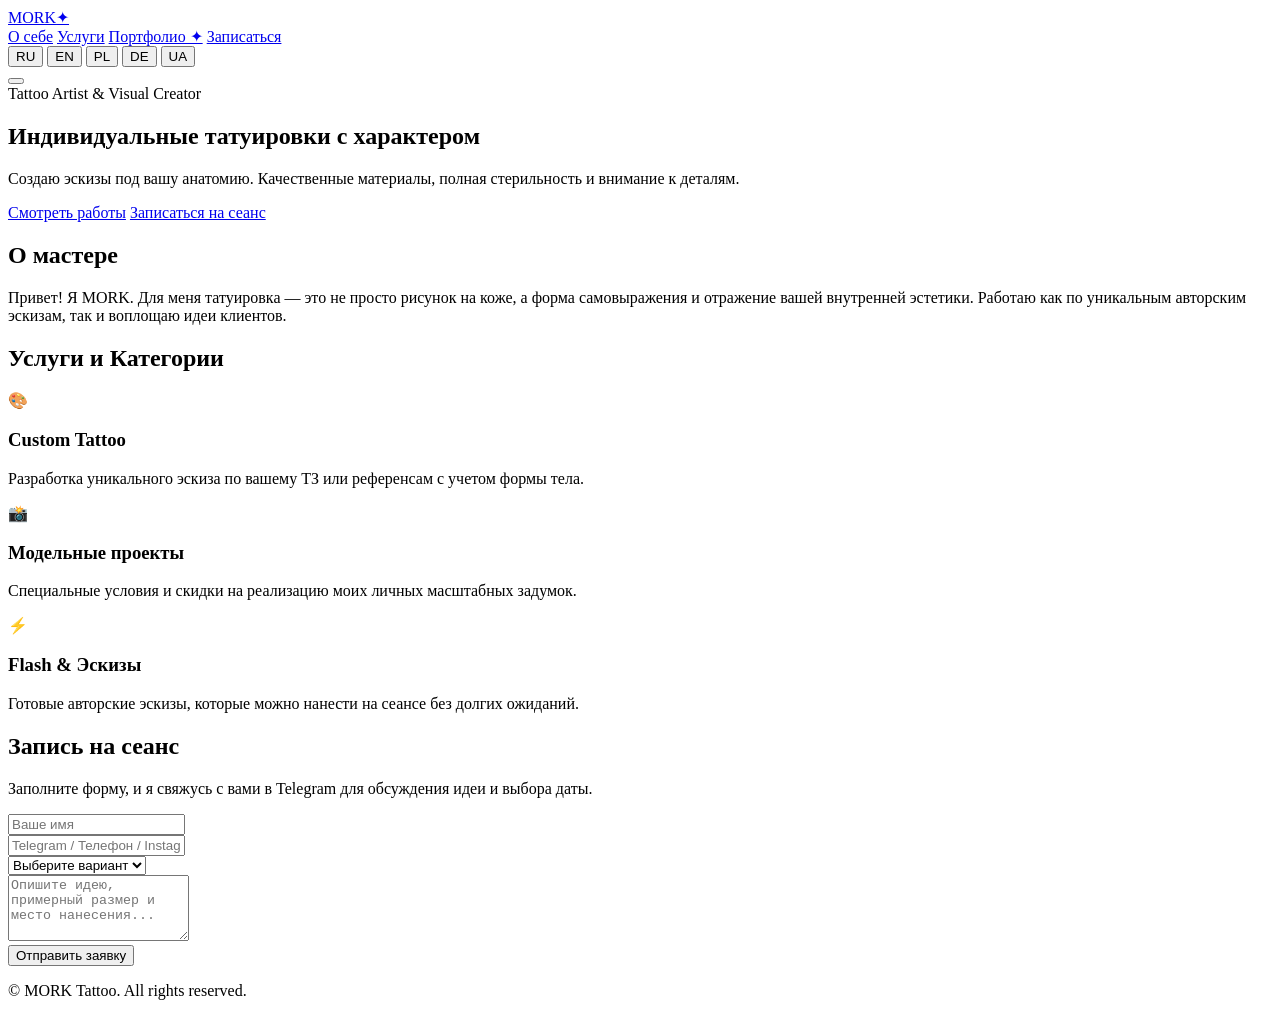
==== index.html @ 07297e65 "Update index.html" ====
<!DOCTYPE html>
<html lang="pl">
<head>
  <meta charset="UTF-8">
  <meta name="viewport" content="width=device-width, initial-scale=1.0">
  <title>MORK — Tattoo Artist</title>
  <link rel="stylesheet" href="styles.css">
  <link rel="icon" href="data:image/svg+xml,<svg xmlns=%22http://www.w3.org/2000/svg%22 viewBox=%220 0 100 100%22><text y=%22.9em%22 font-size=%2290%22>✦</text></svg>">
  <link rel="preconnect" href="https://fonts.googleapis.com">
  <link rel="preconnect" href="https://fonts.gstatic.com" crossorigin>
  <link href="https://fonts.googleapis.com/css2?family=Plus+Jakarta+Sans:wght@300;400;600;800&display=swap" rel="stylesheet">
</head>
<body>

  <!-- Шапка -->
  <header class="navbar">
    <a href="index.html" class="logo">MORK<span>✦</span></a>
    
    <nav class="nav-links" id="navLinks">
      <a href="#about" data-i18n="navAbout">О себе</a>
      <a href="#services" data-i18n="navServices">Услуги</a>
      <a href="works.html" class="highlight-link" data-i18n="navPortfolio">Портфолио ✦</a>
      <a href="#booking" class="btn-nav" data-i18n="navBook">Записаться</a>
    </nav>

    <!-- Переключатель 5 языков -->
    <div class="lang-switch">
      <button class="lang-btn active" data-lang="ru">RU</button>
      <button class="lang-btn" data-lang="en">EN</button>
      <button class="lang-btn" data-lang="pl">PL</button>
      <button class="lang-btn" data-lang="de">DE</button>
      <button class="lang-btn" data-lang="ua">UA</button>
    </div>

    <button class="burger" id="burgerBtn" aria-label="Меню">
      <span></span><span></span><span></span>
    </button>
  </header>

  <!-- Главный баннер -->
  <section class="hero">
    <div class="hero-content">
      <span class="subtitle" data-i18n="heroSubtitle">Tattoo Artist & Visual Creator</span>
      <h1 data-i18n="heroTitle">Индивидуальные татуировки с характером</h1>
      <p data-i18n="heroDesc">Создаю эскизы под вашу анатомию. Качественные материалы, полная стерильность и внимание к деталям.</p>
      <div class="hero-btns">
        <a href="works.html" class="btn btn-primary" data-i18n="btnWorks">Смотреть работы</a>
        <a href="#booking" class="btn btn-secondary" data-i18n="btnBook">Записаться на сеанс</a>
      </div>
    </div>
  </section>

  <!-- О себе -->
  <section id="about" class="section about-section">
    <div class="container">
      <h2 data-i18n="aboutTitle">О мастере</h2>
      <p class="about-text" data-i18n="aboutText">
        Привет! Я MORK. Для меня татуировка — это не просто рисунок на коже, а форма самовыражения и отражение вашей внутренней эстетики. Работаю как по уникальным авторским эскизам, так и воплощаю идеи клиентов.
      </p>
    </div>
  </section>

  <!-- Услуги -->
  <section id="services" class="section">
    <div class="container">
      <h2 data-i18n="servicesTitle">Услуги и Категории</h2>
      <div class="cards-grid">
        <div class="card">
          <div class="card-icon">🎨</div>
          <h3 data-i18n="card1Title">Custom Tattoo</h3>
          <p data-i18n="card1Desc">Разработка уникального эскиза по вашему ТЗ или референсам с учетом формы тела.</p>
        </div>
        <div class="card">
          <div class="card-icon">📸</div>
          <h3 data-i18n="card2Title">Модельные проекты</h3>
          <p data-i18n="card2Desc">Специальные условия и скидки на реализацию моих личных масштабных задумок.</p>
        </div>
        <div class="card">
          <div class="card-icon">⚡️</div>
          <h3 data-i18n="card3Title">Flash & Эскизы</h3>
          <p data-i18n="card3Desc">Готовые авторские эскизы, которые можно нанести на сеансе без долгих ожиданий.</p>
        </div>
      </div>
    </div>
  </section>

  <!-- Запись -->
  <section id="booking" class="section booking-section">
    <div class="container">
      <div class="booking-card">
        <h2 data-i18n="bookingTitle">Запись на сеанс</h2>
        <p data-i18n="bookingDesc">Заполните форму, и я свяжусь с вами в Telegram для обсуждения идеи и выбора даты.</p>
        
        <form id="bookingForm">
          <div class="form-group">
            <input type="text" id="name" data-i18n-ph="namePlaceholder" placeholder="Ваше имя" required>
          </div>
          <div class="form-group">
            <input type="text" id="contact" data-i18n-ph="contactPlaceholder" placeholder="Telegram / Телефон / Instagram" required>
          </div>
          <div class="form-group">
            <select id="service" required>
              <option value="" disabled selected data-i18n="servicePlaceholder">Выберите вариант</option>
              <option value="Custom">Custom Tattoo</option>
              <option value="Model">Model Project</option>
              <option value="Flash">Flash Tattoo</option>
              <option value="Consultation">Consultation</option>
            </select>
          </div>
          <div class="form-group">
            <textarea id="comment" rows="4" data-i18n-ph="commentPlaceholder" placeholder="Опишите идею, примерный размер и место нанесения..."></textarea>
          </div>
          <button type="submit" class="btn btn-primary btn-block" id="submitBtn" data-i18n="submitBtn">Отправить заявку</button>
          <div id="formStatus" class="form-status"></div>
        </form>
      </div>
    </div>
  </section>

  <footer>
    <p>© MORK Tattoo. All rights reserved.</p>
  </footer>

  <script src="script.js"></script>
</body>
</html>
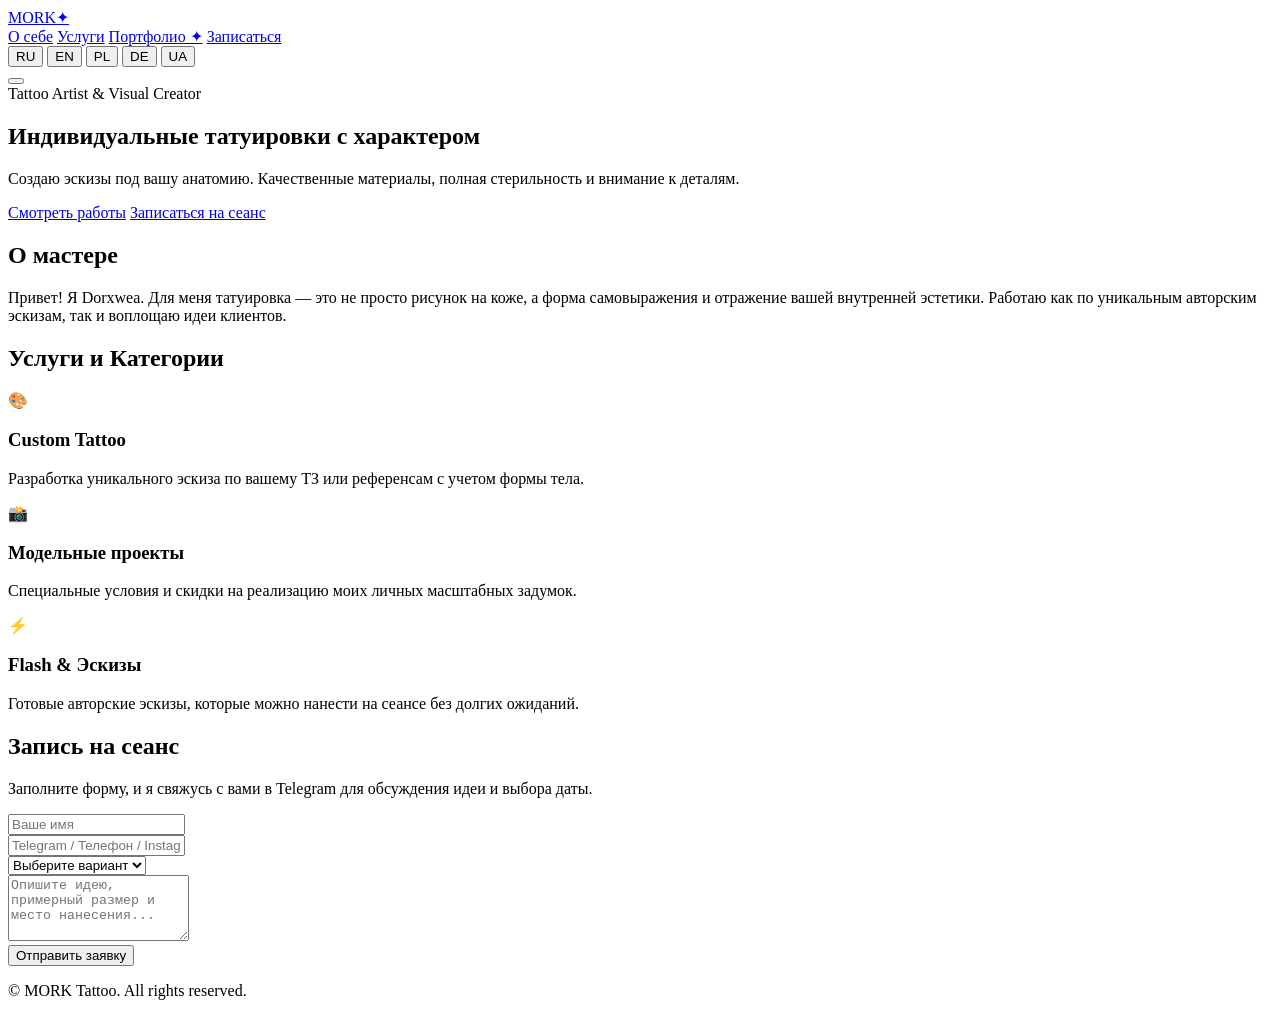
==== commit 94a4e485: "Update index.html" ====
--- a/index.html
+++ b/index.html
@@ -1,5 +1,5 @@
 <!DOCTYPE html>
-<html lang="pl">
+<html lang="ru">
 <head>
   <meta charset="UTF-8">
   <meta name="viewport" content="width=device-width, initial-scale=1.0">
@@ -55,7 +55,7 @@
     <div class="container">
       <h2 data-i18n="aboutTitle">О мастере</h2>
       <p class="about-text" data-i18n="aboutText">
-        Привет! Я MORK. Для меня татуировка — это не просто рисунок на коже, а форма самовыражения и отражение вашей внутренней эстетики. Работаю как по уникальным авторским эскизам, так и воплощаю идеи клиентов.
+        Привет! Я Dorxwea. Для меня татуировка — это не просто рисунок на коже, а форма самовыражения и отражение вашей внутренней эстетики. Работаю как по уникальным авторским эскизам, так и воплощаю идеи клиентов.
       </p>
     </div>
   </section>
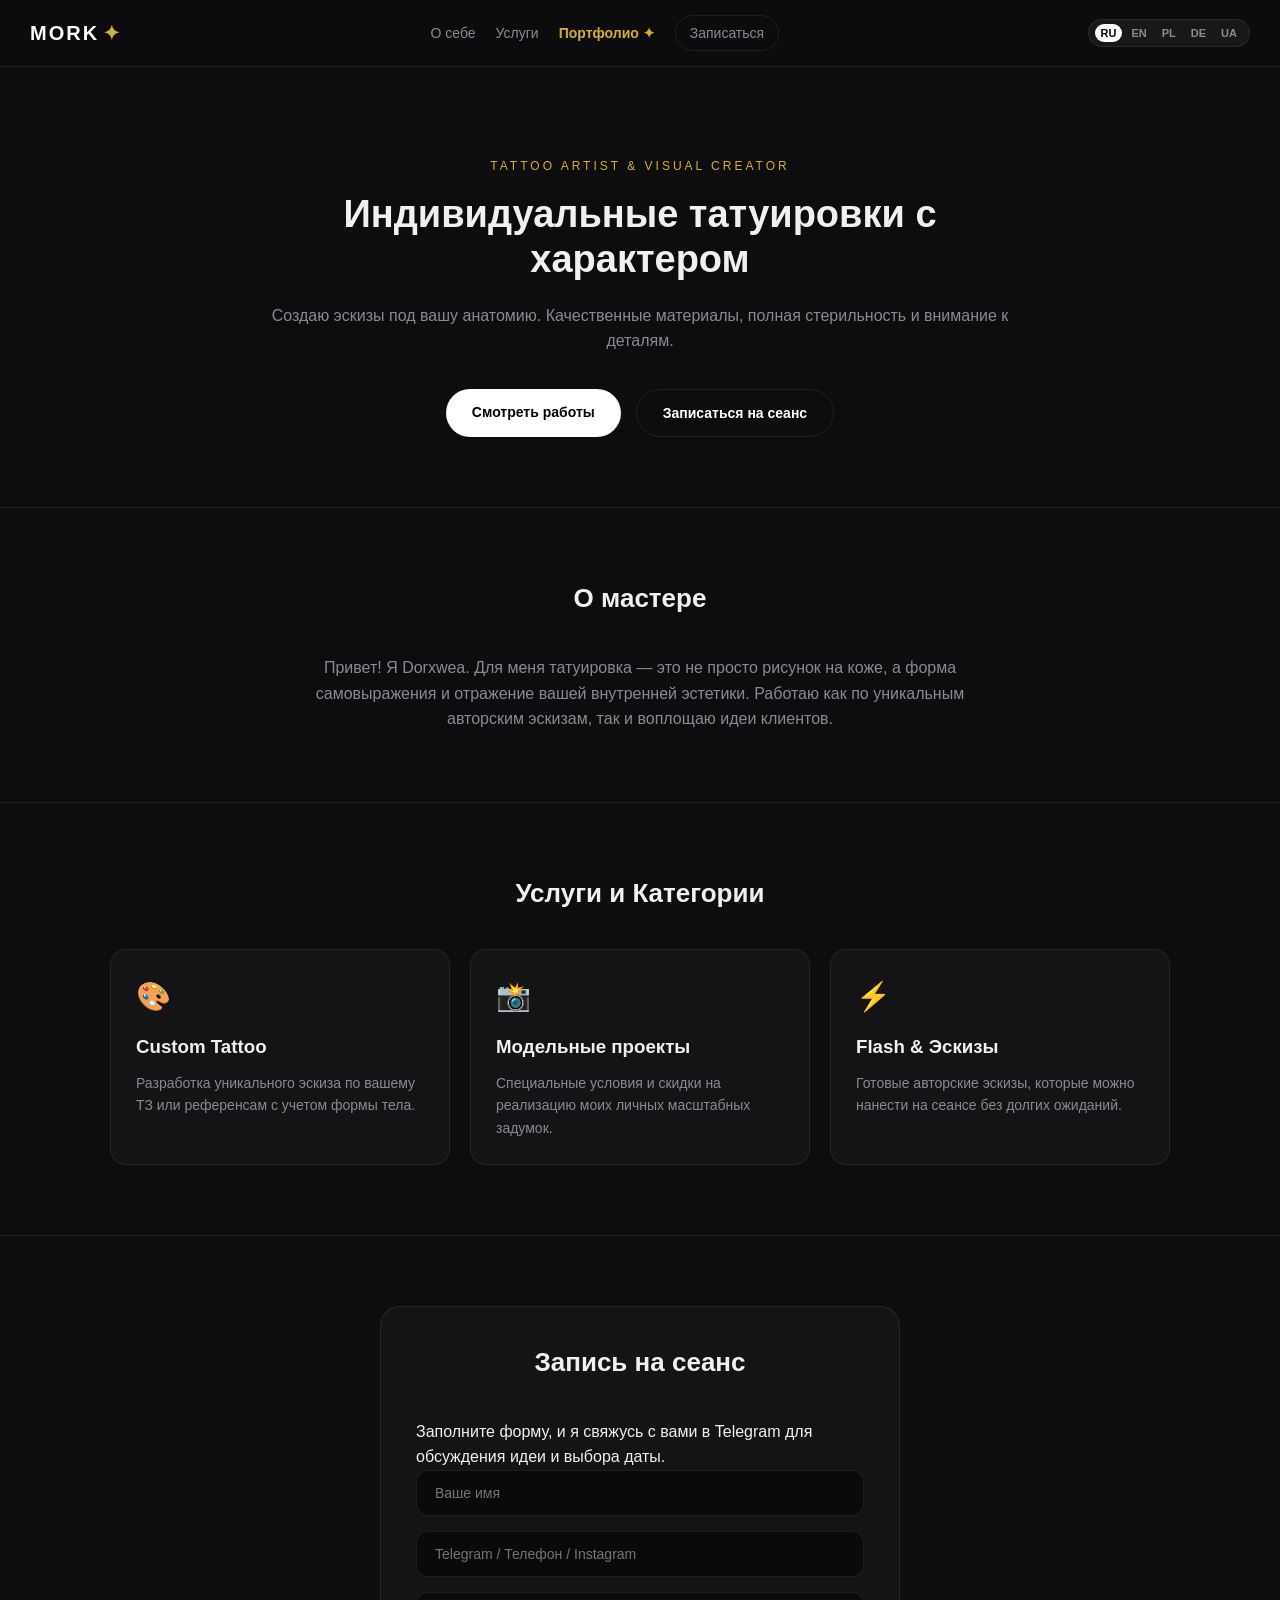
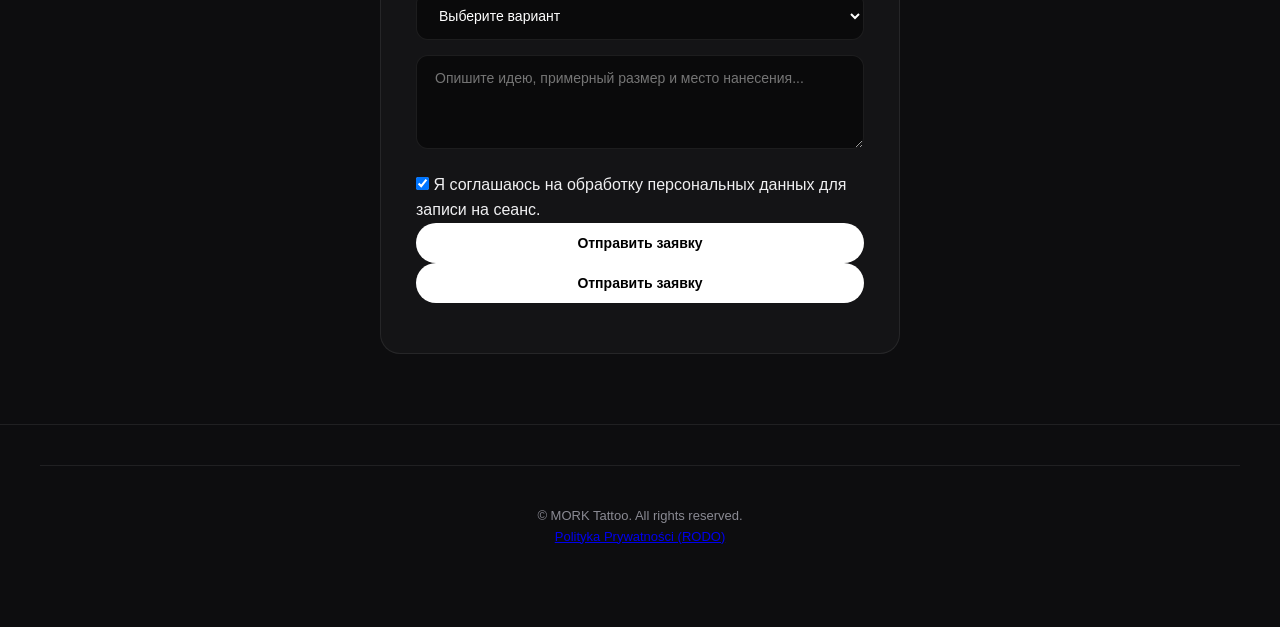
==== commit b63e4a13: "Update index.html" ====
--- a/index.html
+++ b/index.html
@@ -110,6 +110,14 @@
           <div class="form-group">
             <textarea id="comment" rows="4" data-i18n-ph="commentPlaceholder" placeholder="Опишите идею, примерный размер и место нанесения..."></textarea>
           </div>
+          <!-- Чекбокс RODO -->
+<div class="rodo-notice">
+  <label>
+    <input type="checkbox" id="rodoCheck" required checked>
+    <span data-i18n="rodoNotice">Я соглашаюсь на обработку персональных данных для записи на сеанс.</span>
+  </label>
+</div>
+<button type="submit" class="btn btn-primary btn-block" id="submitBtn" data-i18n="submitBtn">Отправить заявку</button>
           <button type="submit" class="btn btn-primary btn-block" id="submitBtn" data-i18n="submitBtn">Отправить заявку</button>
           <div id="formStatus" class="form-status"></div>
         </form>
@@ -118,8 +126,19 @@
   </section>
 
   <footer>
-    <p>© MORK Tattoo. All rights reserved.</p>
-  </footer>
+    <footer>
+  <p>© MORK Tattoo. All rights reserved.</p>
+  <p><a href="#" id="privacyBtn" class="privacy-link" data-i18n="privacyLink">Polityka Prywatności (RODO)</a></p>
+</footer>
+
+<!-- Модальное окно Политики Конфиденциальности -->
+<div id="privacyModal" class="modal">
+  <div class="modal-content-wrapper privacy-card">
+    <span class="modal-close" id="privacyClose">&times;</span>
+    <h3 data-i18n="privacyTitle" style="margin-bottom: 15px;">Политика конфиденциальности</h3>
+    <p id="privacyText" data-i18n="privacyText" style="font-size: 14px; color: var(--text-secondary); line-height: 1.7;"></p>
+  </div>
+</div>
 
   <script src="script.js"></script>
 </body>
--- a/styles.css
+++ b/styles.css
@@ -0,0 +1,373 @@
+:root {
+  --bg-color: #0d0d0f;
+  --card-bg: rgba(255, 255, 255, 0.03);
+  --border-color: rgba(255, 255, 255, 0.08);
+  --accent-gold: #d4af37;
+  --text-primary: #f0f0f2;
+  --text-secondary: #8a8a93;
+  --font-main: 'Plus Jakarta Sans', sans-serif;
+}
+
+* {
+  box-sizing: border-box;
+  margin: 0;
+  padding: 0;
+}
+
+body {
+  background-color: var(--bg-color);
+  color: var(--text-primary);
+  font-family: var(--font-main);
+  line-height: 1.6;
+  overflow-x: hidden;
+}
+
+.container {
+  max-width: 1100px;
+  margin: 0 auto;
+  padding: 0 20px;
+}
+
+/* Навигация */
+.navbar {
+  display: flex;
+  justify-content: space-between;
+  align-items: center;
+  padding: 15px 30px;
+  background: rgba(13, 13, 15, 0.85);
+  backdrop-filter: blur(12px);
+  position: sticky;
+  top: 0;
+  z-index: 100;
+  border-bottom: 1px solid var(--border-color);
+}
+
+.logo {
+  font-size: 20px;
+  font-weight: 800;
+  letter-spacing: 2px;
+  color: #fff;
+  text-decoration: none;
+}
+
+.logo span {
+  color: var(--accent-gold);
+  margin-left: 4px;
+}
+
+.nav-links {
+  display: flex;
+  gap: 20px;
+  align-items: center;
+}
+
+.nav-links a {
+  color: var(--text-secondary);
+  text-decoration: none;
+  font-size: 14px;
+  font-weight: 500;
+  transition: color 0.3s;
+}
+
+.nav-links a:hover, .nav-links a.active {
+  color: #fff;
+}
+
+.highlight-link {
+  color: var(--accent-gold) !important;
+  font-weight: 600 !important;
+}
+
+.btn-nav {
+  border: 1px solid var(--border-color);
+  padding: 6px 14px;
+  border-radius: 20px;
+}
+
+/* Переключатель языков */
+.lang-switch {
+  display: flex;
+  align-items: center;
+  gap: 3px;
+  background: rgba(255, 255, 255, 0.05);
+  padding: 4px 6px;
+  border-radius: 20px;
+  border: 1px solid var(--border-color);
+}
+
+.lang-btn {
+  background: none;
+  border: none;
+  color: var(--text-secondary);
+  cursor: pointer;
+  font-weight: 700;
+  font-size: 11px;
+  font-family: inherit;
+  padding: 3px 6px;
+  border-radius: 10px;
+  transition: all 0.3s;
+}
+
+.lang-btn.active {
+  background: #fff;
+  color: #000;
+}
+
+.lang-btn:hover:not(.active) {
+  color: #fff;
+}
+
+.burger {
+  display: none;
+  background: none;
+  border: none;
+  cursor: pointer;
+  flex-direction: column;
+  gap: 5px;
+}
+
+.burger span {
+  display: block;
+  width: 22px;
+  height: 2px;
+  background-color: #fff;
+}
+
+/* Hero Section */
+.hero {
+  padding: 90px 20px 70px;
+  text-align: center;
+  max-width: 800px;
+  margin: 0 auto;
+}
+
+.subtitle {
+  font-size: 12px;
+  text-transform: uppercase;
+  letter-spacing: 3px;
+  color: var(--accent-gold);
+  display: block;
+  margin-bottom: 15px;
+}
+
+.hero h1 {
+  font-size: 38px;
+  font-weight: 800;
+  line-height: 1.2;
+  margin-bottom: 20px;
+}
+
+.hero p {
+  color: var(--text-secondary);
+  font-size: 16px;
+  margin-bottom: 35px;
+}
+
+.hero-btns {
+  display: flex;
+  gap: 15px;
+  justify-content: center;
+  flex-wrap: wrap;
+}
+
+.btn {
+  padding: 12px 26px;
+  border-radius: 30px;
+  font-size: 14px;
+  font-weight: 600;
+  text-decoration: none;
+  cursor: pointer;
+  transition: all 0.3s;
+  border: none;
+}
+
+.btn-primary { background: #fff; color: #000; }
+.btn-primary:hover { background: #e0e0e0; transform: translateY(-2px); }
+
+.btn-secondary { background: transparent; color: #fff; border: 1px solid var(--border-color); }
+.btn-secondary:hover { background: rgba(255, 255, 255, 0.05); }
+
+.btn-block { width: 100%; }
+
+/* Секции */
+.section { padding: 70px 0; border-top: 1px solid var(--border-color); }
+.section h2 { font-size: 26px; text-align: center; margin-bottom: 35px; }
+
+.about-text {
+  max-width: 700px;
+  margin: 0 auto;
+  text-align: center;
+  font-size: 16px;
+  color: var(--text-secondary);
+}
+
+.cards-grid {
+  display: grid;
+  grid-template-columns: repeat(auto-fit, minmax(260px, 1fr));
+  gap: 20px;
+}
+
+.card {
+  background: var(--card-bg);
+  border: 1px solid var(--border-color);
+  border-radius: 16px;
+  padding: 25px;
+}
+
+.card-icon { font-size: 28px; margin-bottom: 12px; }
+.card h3 { margin-bottom: 10px; }
+.card p { color: var(--text-secondary); font-size: 14px; }
+
+/* Форма записи */
+.booking-card {
+  max-width: 520px;
+  margin: 0 auto;
+  background: var(--card-bg);
+  border: 1px solid var(--border-color);
+  padding: 35px;
+  border-radius: 20px;
+}
+
+.form-group { margin-bottom: 15px; }
+.form-group input, .form-group select, .form-group textarea {
+  width: 100%;
+  padding: 14px 18px;
+  background: rgba(0, 0, 0, 0.5);
+  border: 1px solid var(--border-color);
+  border-radius: 12px;
+  color: #fff;
+  font-family: inherit;
+  font-size: 14px;
+  outline: none;
+}
+
+.form-group input:focus, .form-group select:focus, .form-group textarea:focus {
+  border-color: #fff;
+}
+
+.form-status { margin-top: 15px; text-align: center; font-size: 14px; }
+
+/* Страница Галереи */
+.portfolio-page { padding: 40px 20px 80px; }
+.portfolio-header { text-align: center; margin-bottom: 35px; }
+.portfolio-header h1 { font-size: 32px; margin-bottom: 10px; }
+.portfolio-header p { color: var(--text-secondary); }
+
+.filter-tabs {
+  display: flex;
+  justify-content: center;
+  gap: 10px;
+  margin-bottom: 35px;
+  flex-wrap: wrap;
+}
+
+.tab-btn {
+  padding: 8px 18px;
+  border-radius: 20px;
+  background: var(--card-bg);
+  border: 1px solid var(--border-color);
+  color: var(--text-secondary);
+  cursor: pointer;
+  font-family: inherit;
+  font-size: 13px;
+  transition: all 0.3s;
+}
+
+.tab-btn.active, .tab-btn:hover { background: #fff; color: #000; border-color: #fff; }
+
+.gallery-grid {
+  display: grid;
+  grid-template-columns: repeat(auto-fill, minmax(250px, 1fr));
+  gap: 20px;
+}
+
+.gallery-card {
+  position: relative;
+  border-radius: 16px;
+  overflow: hidden;
+  background: var(--card-bg);
+  border: 1px solid var(--border-color);
+  cursor: pointer;
+  aspect-ratio: 3/4;
+}
+
+.gallery-card img {
+  width: 100%; height: 100%; object-fit: cover; transition: transform 0.4s;
+}
+
+.gallery-card:hover img { transform: scale(1.05); }
+
+.card-overlay {
+  position: absolute;
+  bottom: 0; left: 0; right: 0;
+  padding: 20px;
+  background: linear-gradient(to top, rgba(0,0,0,0.9), transparent);
+  opacity: 0;
+  transition: opacity 0.3s;
+  display: flex;
+  flex-direction: column;
+  justify-content: flex-end;
+}
+
+.gallery-card:hover .card-overlay { opacity: 1; }
+
+.badge {
+  display: inline-block;
+  padding: 4px 10px;
+  background: rgba(255, 255, 255, 0.2);
+  backdrop-filter: blur(5px);
+  border-radius: 12px;
+  font-size: 11px;
+  text-transform: uppercase;
+  margin-bottom: 6px;
+  width: fit-content;
+}
+
+.empty-state { text-align: center; padding: 60px 0; color: var(--text-secondary); }
+
+/* Модальное окно */
+.modal {
+  display: none;
+  position: fixed;
+  top: 0; left: 0; width: 100%; height: 100%;
+  background: rgba(0, 0, 0, 0.9);
+  backdrop-filter: blur(8px);
+  z-index: 1000;
+  justify-content: center;
+  align-items: center;
+  padding: 20px;
+}
+
+.modal-content-wrapper {
+  max-width: 750px;
+  max-height: 90vh;
+  display: flex;
+  flex-direction: column;
+  background: #141417;
+  border: 1px solid var(--border-color);
+  border-radius: 20px;
+  overflow: hidden;
+}
+
+.modal-content-wrapper img { max-height: 70vh; width: 100%; object-fit: contain; background: #000; }
+.modal-info { padding: 20px; }
+.modal-close { position: absolute; top: 20px; right: 30px; font-size: 36px; color: #fff; cursor: pointer; }
+
+footer { text-align: center; padding: 40px; border-top: 1px solid var(--border-color); color: var(--text-secondary); font-size: 13px; }
+
+/* Адаптированность */
+@media (max-width: 768px) {
+  .navbar { padding: 12px 15px; }
+  .burger { display: flex; }
+  .nav-links {
+    display: none;
+    position: absolute;
+    top: 100%; left: 0; right: 0;
+    background: #0d0d0f;
+    flex-direction: column;
+    padding: 20px;
+    border-bottom: 1px solid var(--border-color);
+  }
+  .nav-links.open { display: flex; }
+  .hero h1 { font-size: 28px; }
+}
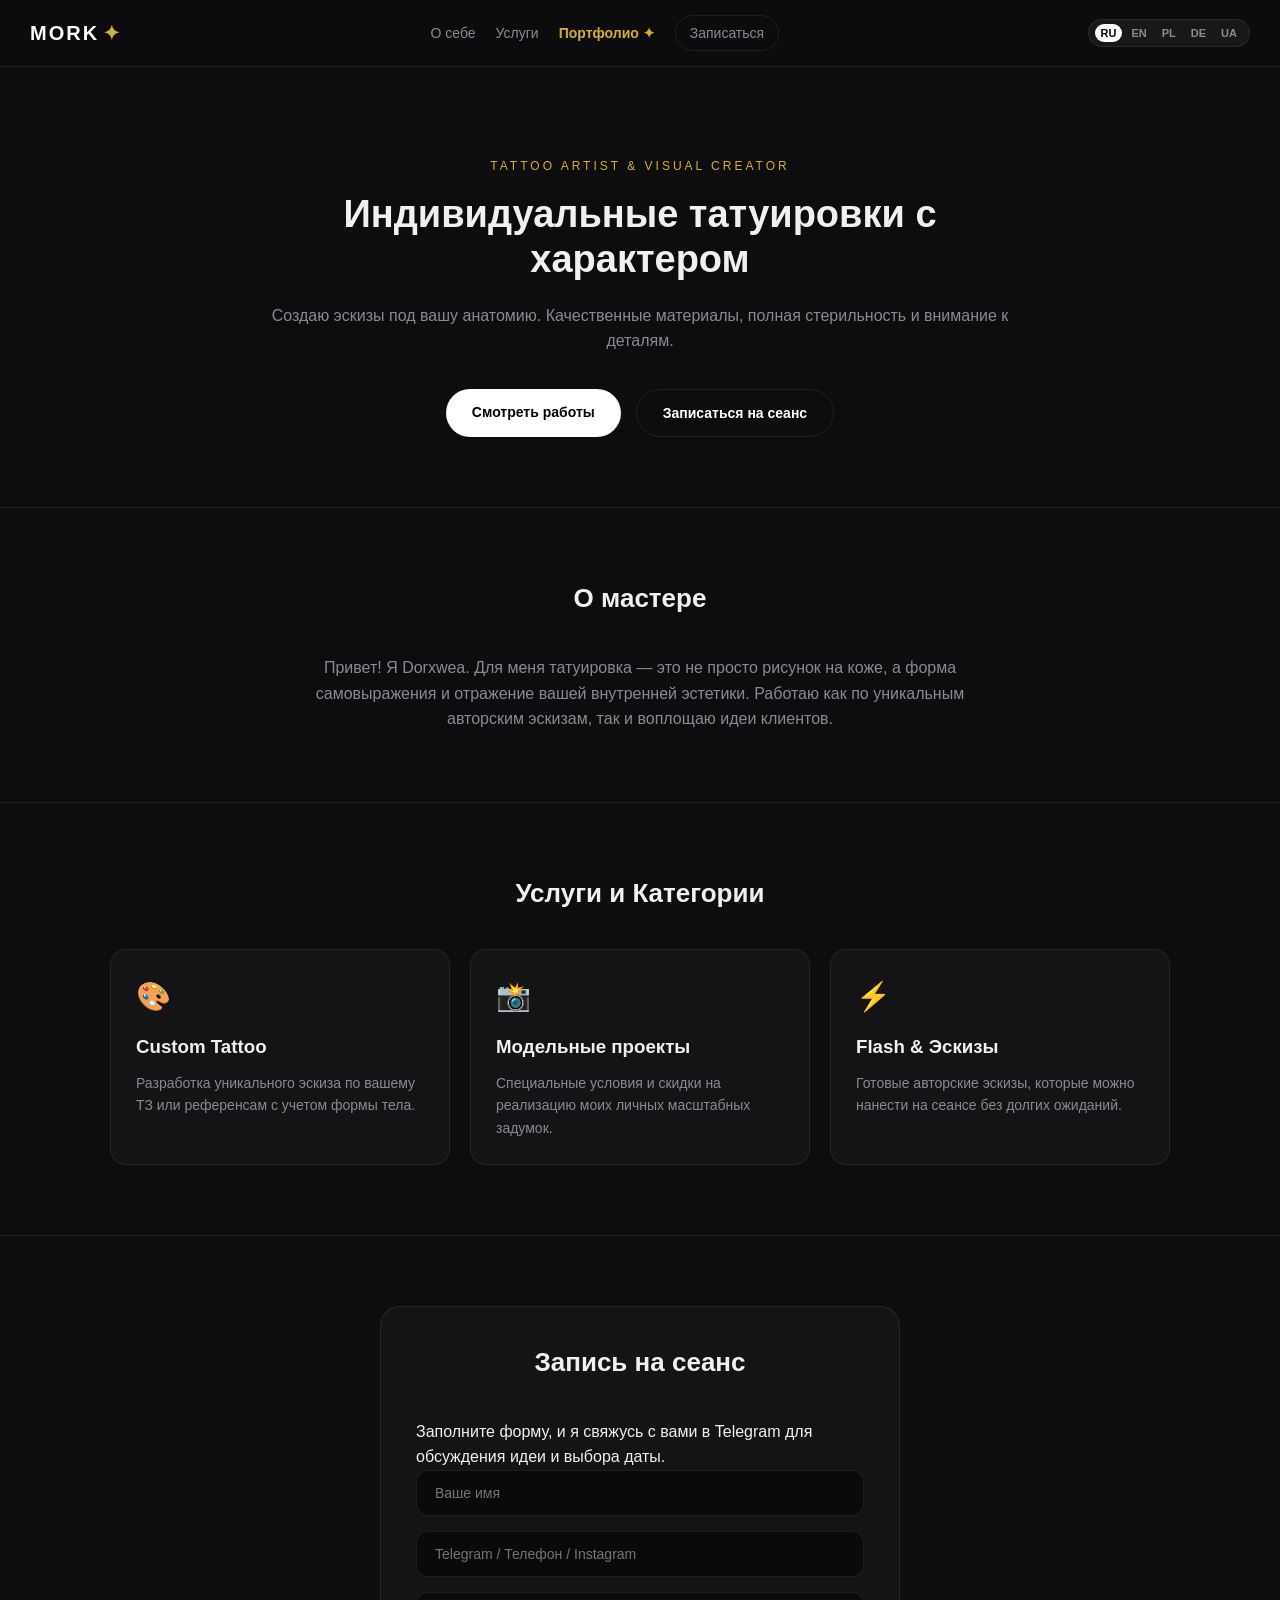
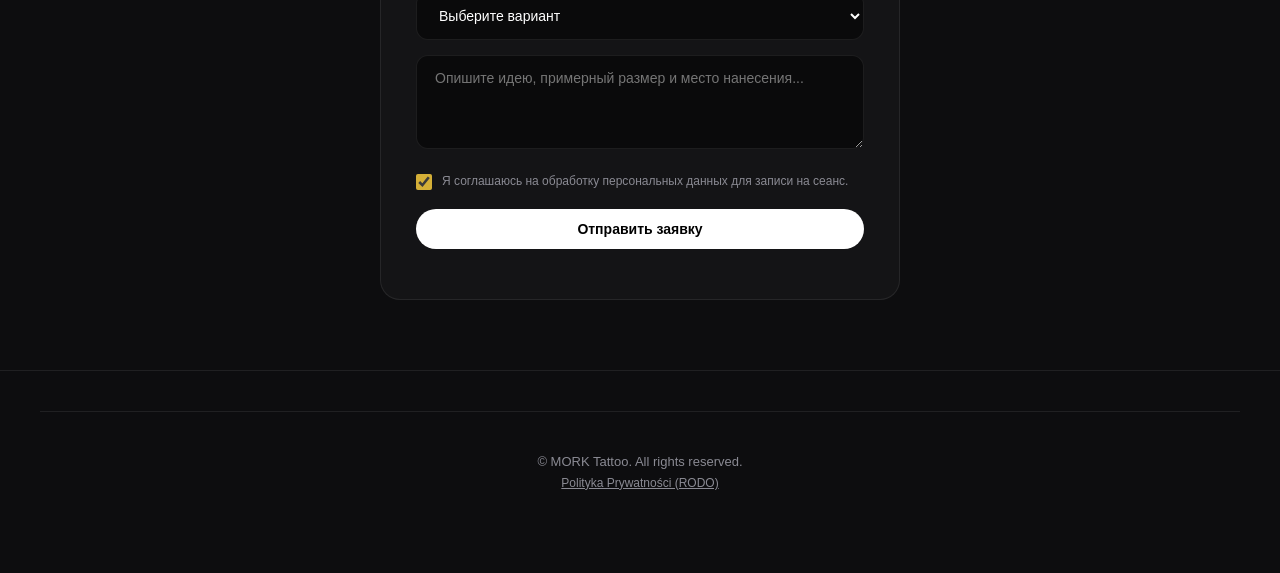
==== commit ca2f0bc1: "Update index.html" ====
--- a/index.html
+++ b/index.html
@@ -118,7 +118,6 @@
   </label>
 </div>
 <button type="submit" class="btn btn-primary btn-block" id="submitBtn" data-i18n="submitBtn">Отправить заявку</button>
-          <button type="submit" class="btn btn-primary btn-block" id="submitBtn" data-i18n="submitBtn">Отправить заявку</button>
           <div id="formStatus" class="form-status"></div>
         </form>
       </div>
--- a/styles.css
+++ b/styles.css
@@ -371,3 +371,44 @@
   .nav-links.open { display: flex; }
   .hero h1 { font-size: 28px; }
 }
+/* RODO & Privacy Styles */
+.rodo-notice {
+  font-size: 12px;
+  color: var(--text-secondary);
+  margin-bottom: 18px;
+  text-align: left;
+}
+
+.rodo-notice label {
+  display: flex;
+  align-items: flex-start;
+  gap: 10px;
+  cursor: pointer;
+}
+
+.rodo-notice input[type="checkbox"] {
+  width: 16px;
+  height: 16px;
+  margin-top: 2px;
+  accent-color: var(--accent-gold);
+  cursor: pointer;
+}
+
+.privacy-link {
+  color: #8a8a93;
+  font-size: 12px;
+  text-decoration: underline;
+  transition: color 0.3s;
+}
+
+.privacy-link:hover {
+  color: #ffffff;
+}
+
+.privacy-card {
+  padding: 35px 25px;
+  max-width: 550px;
+  width: 90%;
+  background: #141417;
+  position: relative;
+}
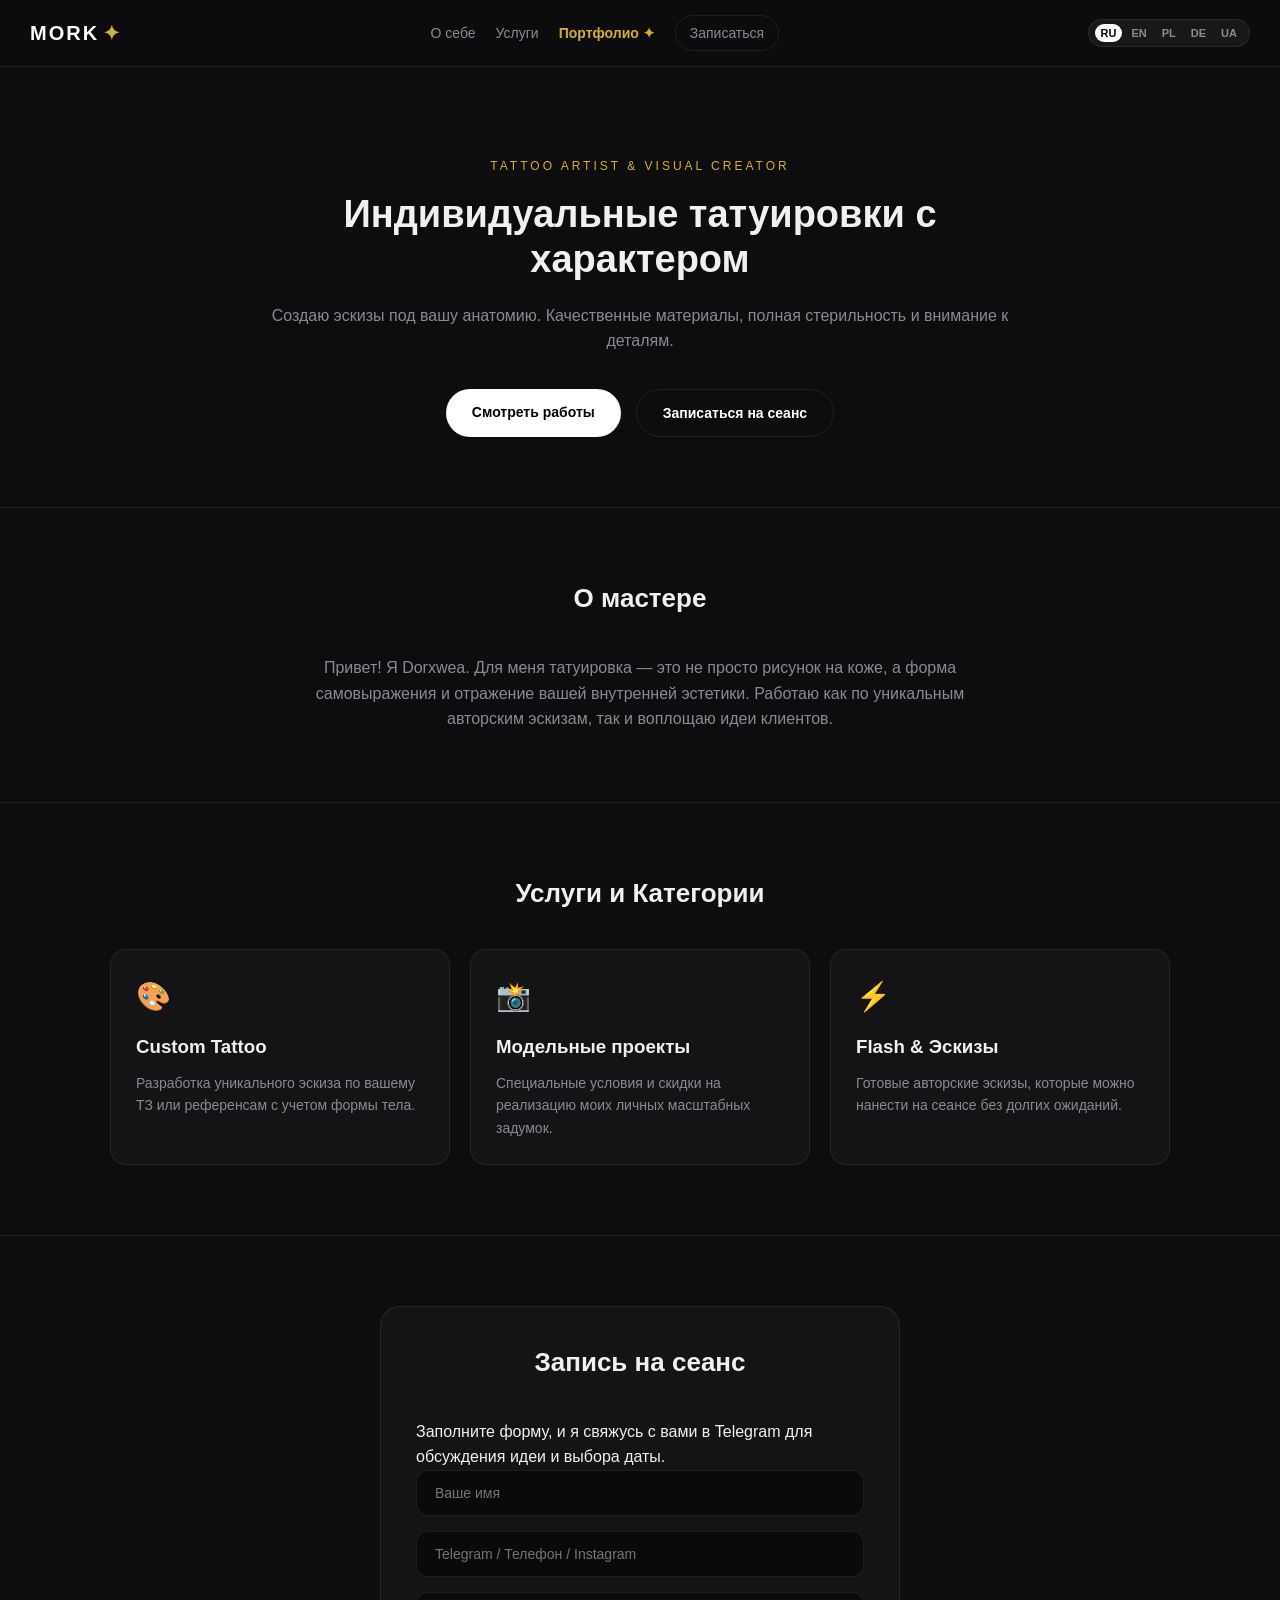
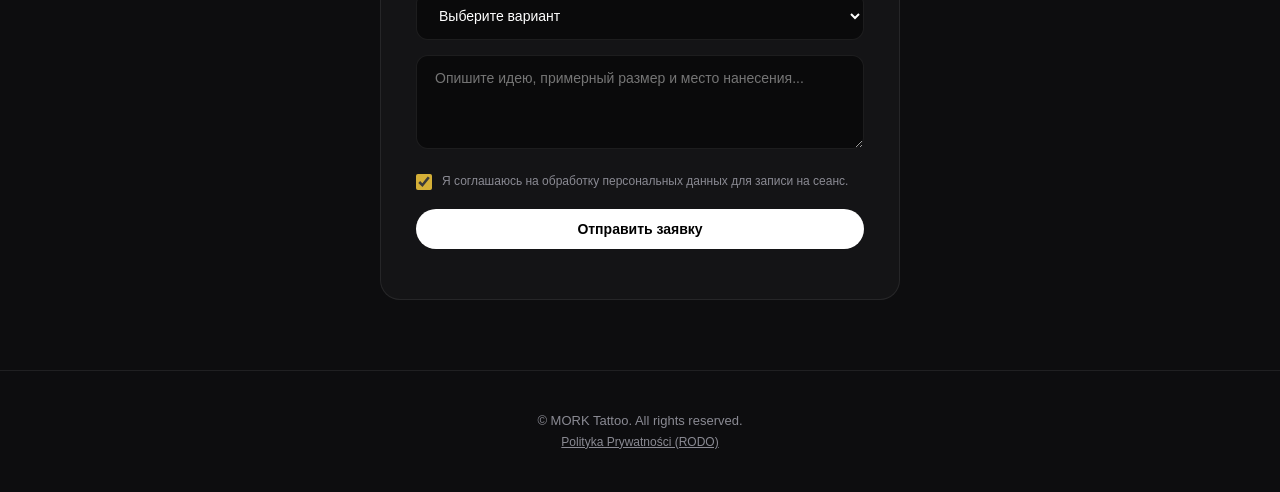
==== commit b633eab7: "Update index.html" ====
--- a/index.html
+++ b/index.html
@@ -125,7 +125,6 @@
   </section>
 
   <footer>
-    <footer>
   <p>© MORK Tattoo. All rights reserved.</p>
   <p><a href="#" id="privacyBtn" class="privacy-link" data-i18n="privacyLink">Polityka Prywatności (RODO)</a></p>
 </footer>
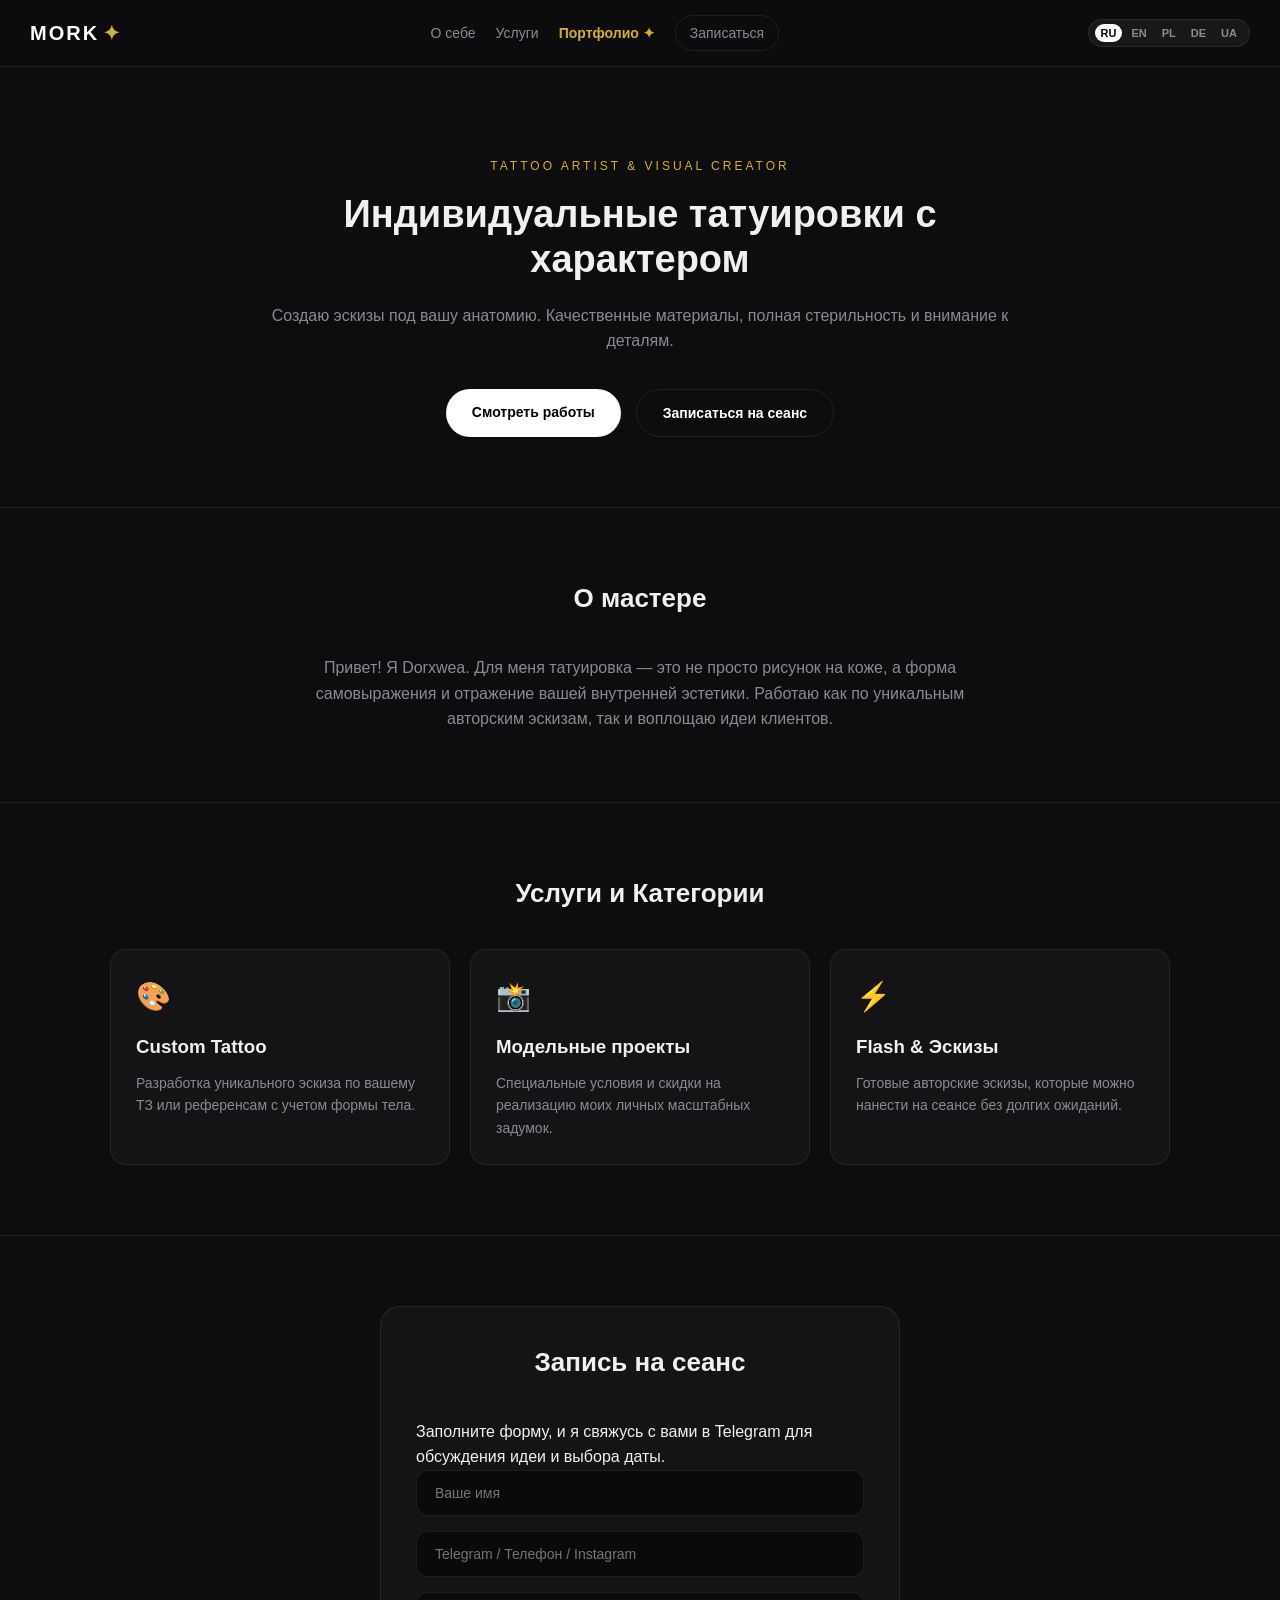
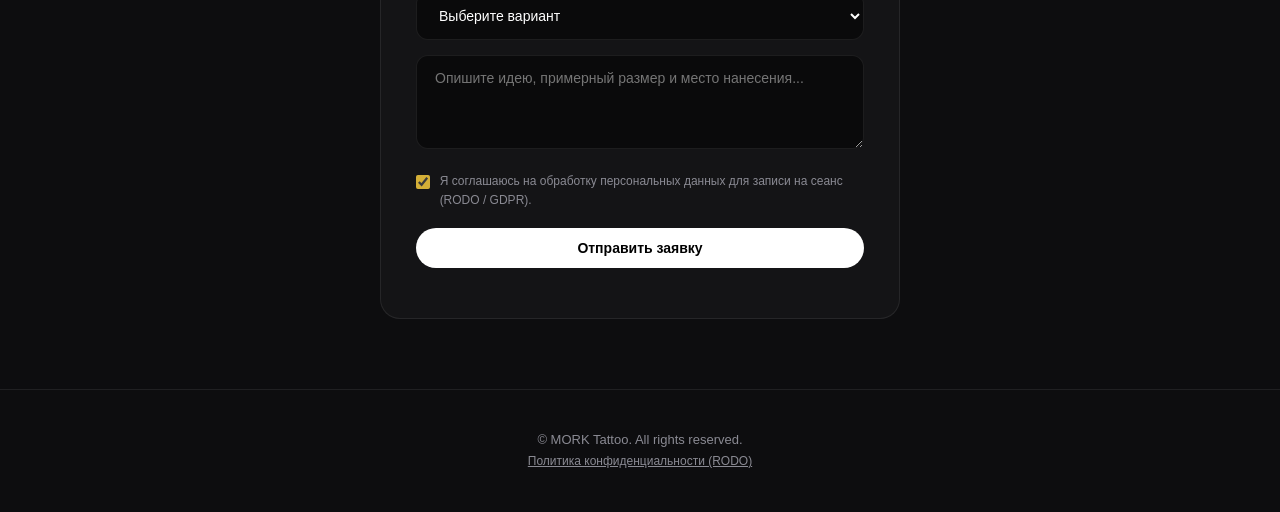
==== commit 9a164aaf: "Update index.html" ====
--- a/index.html
+++ b/index.html
@@ -138,6 +138,6 @@
   </div>
 </div>
 
-  <script src="script.js"></script>
+  <script src="script.js?v=2"></script>
 </body>
 </html>
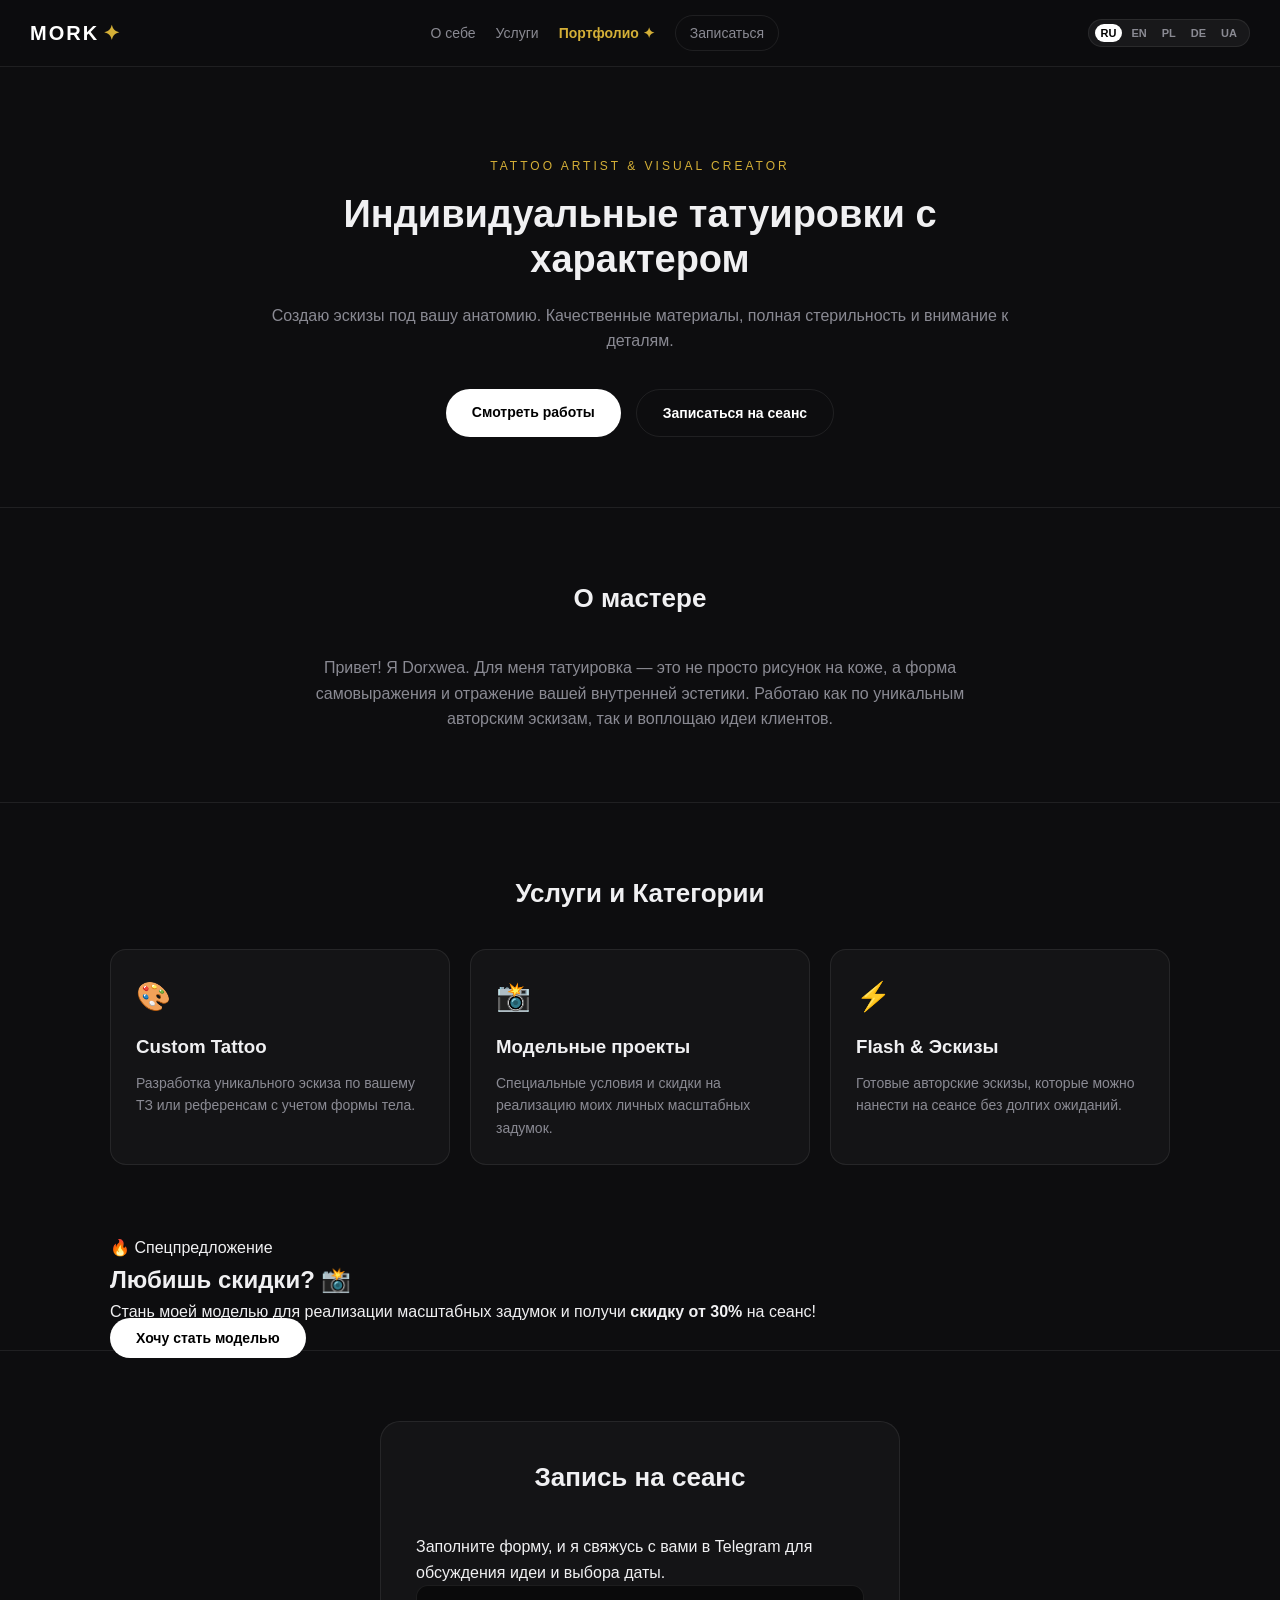
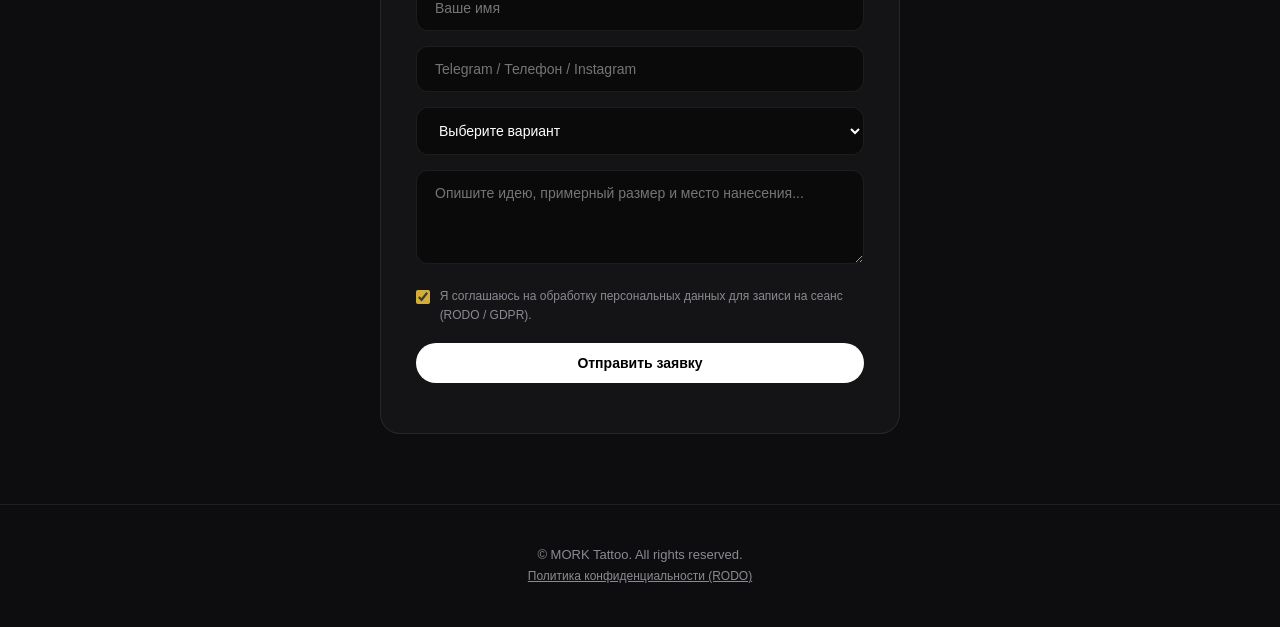
==== commit 18612409: "Update index.html" ====
--- a/index.html
+++ b/index.html
@@ -84,6 +84,20 @@
     </div>
   </section>
 
+  <!-- Баннер для моделей -->
+<section class="model-banner">
+  <div class="container">
+    <div class="model-card">
+      <div class="model-content">
+        <span class="model-badge" data-i18n="modelBannerBadge">🔥 Спецпредложение</span>
+        <h2 data-i18n="modelBannerTitle">Любишь скидки? 📸</h2>
+        <p data-i18n="modelBannerDesc">Стань моей моделью для реализации масштабных задумок и получи <b>скидку от 30%</b> на сеанс!</p>
+      </div>
+      <a href="index.html#booking" class="btn btn-primary btn-model" data-i18n="modelBannerBtn">Хочу стать моделью</a>
+    </div>
+  </div>
+</section>
+
   <!-- Запись -->
   <section id="booking" class="section booking-section">
     <div class="container">
